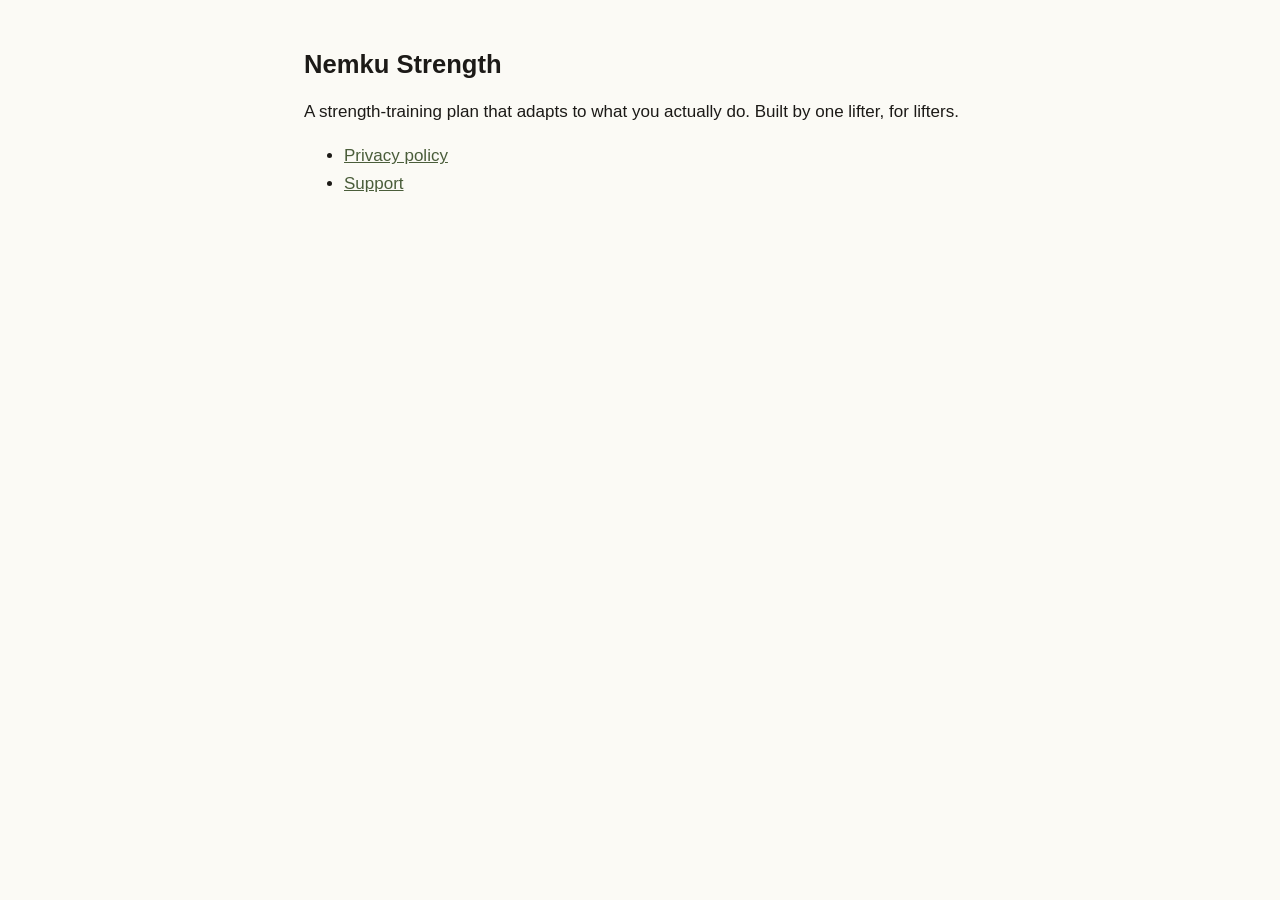
==== index.html @ 36dc5ffe "Nemku Strength site: landing, support, privacy" ====
<!DOCTYPE html>
<html lang="en">
<head>
<meta charset="utf-8">
<meta name="viewport" content="width=device-width, initial-scale=1">
<title>Nemku Strength</title>
<style>
  :root { color-scheme: light dark; }
  body {
    max-width: 42rem; margin: 0 auto; padding: 2rem 1.25rem 4rem;
    font: 17px/1.6 -apple-system, BlinkMacSystemFont, "Segoe UI", sans-serif;
    color: #1c1a17; background: #fbfaf5;
  }
  h1 { font-size: 1.6rem; line-height: 1.25; }
  a { color: #4a5d3a; }
  @media (prefers-color-scheme: dark) {
    body { color: #e8e4dc; background: #1e1c19; }
    a { color: #aec39a; }
  }
</style>
</head>
<body>
<h1>Nemku Strength</h1>
<p>A strength-training plan that adapts to what you actually do. Built by one lifter, for lifters.</p>
<ul>
  <li><a href="privacy/">Privacy policy</a></li>
  <li><a href="support/">Support</a></li>
</ul>
</body>
</html>
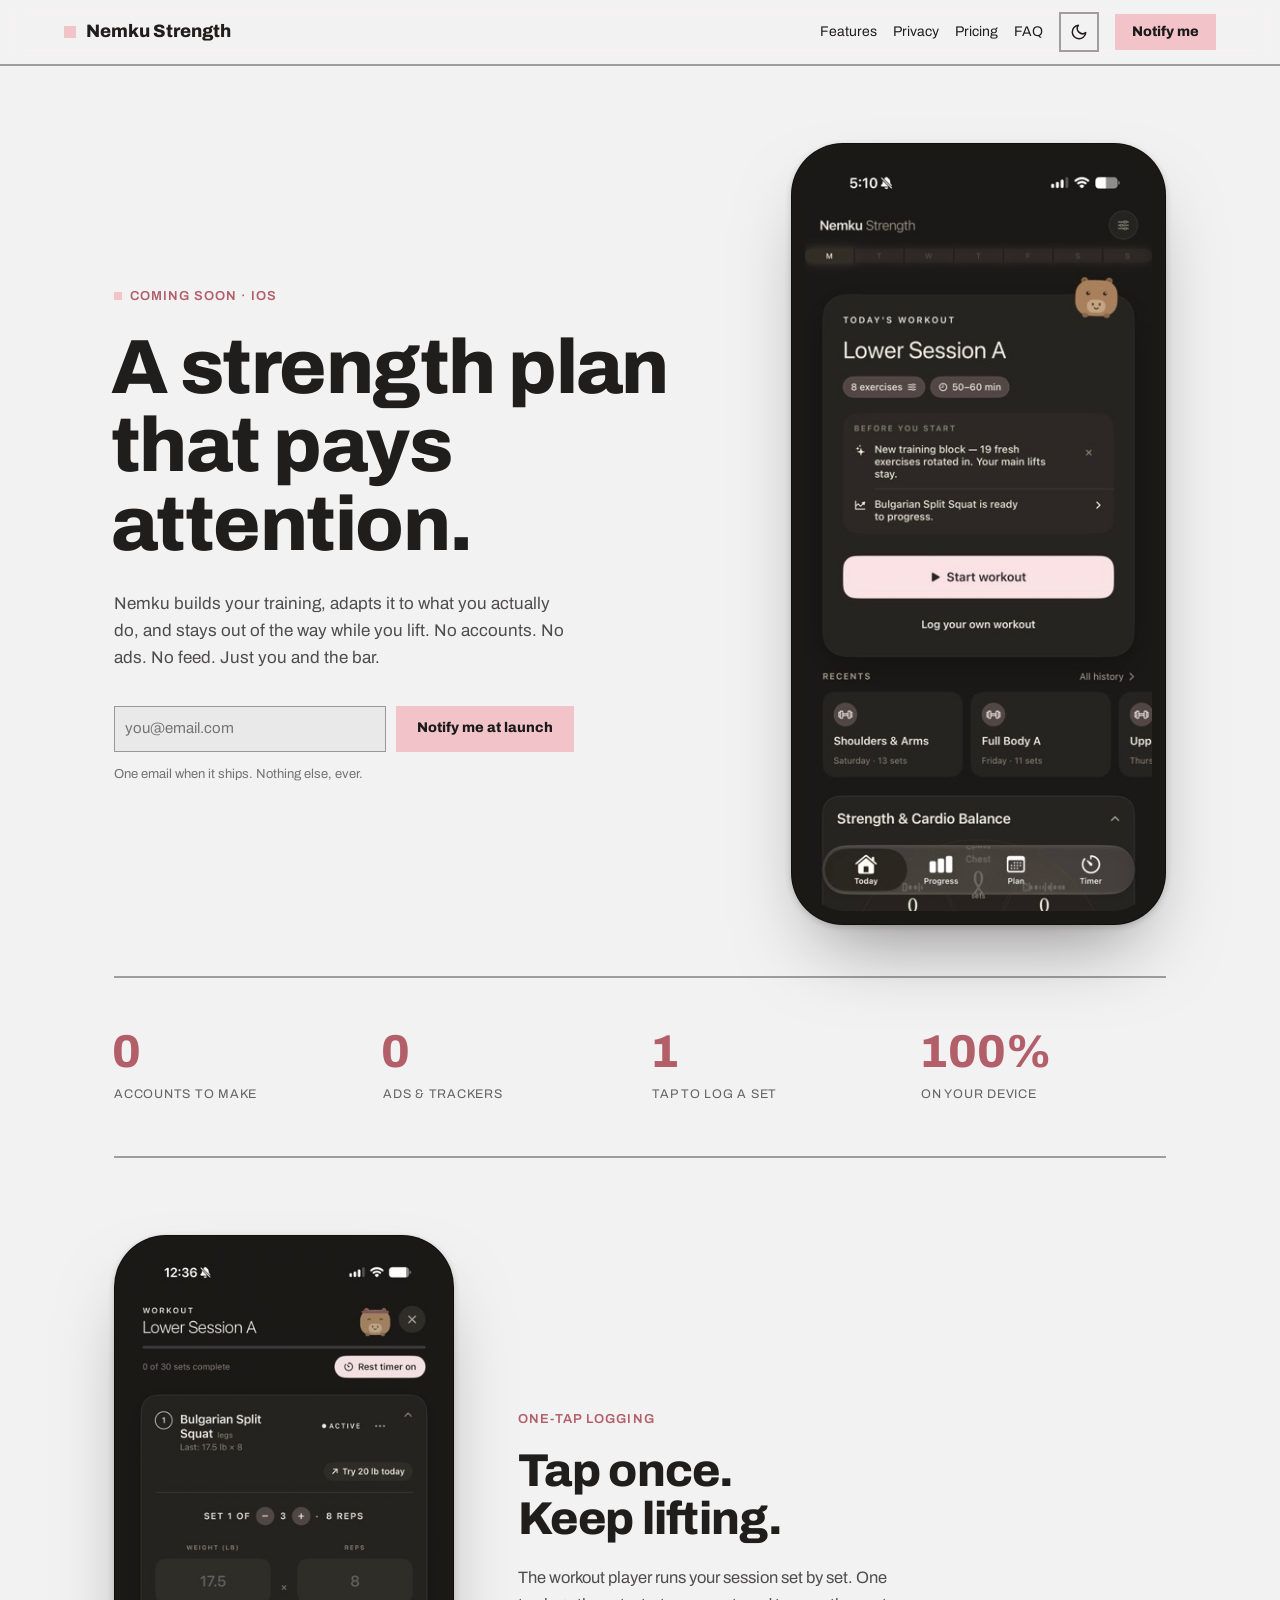
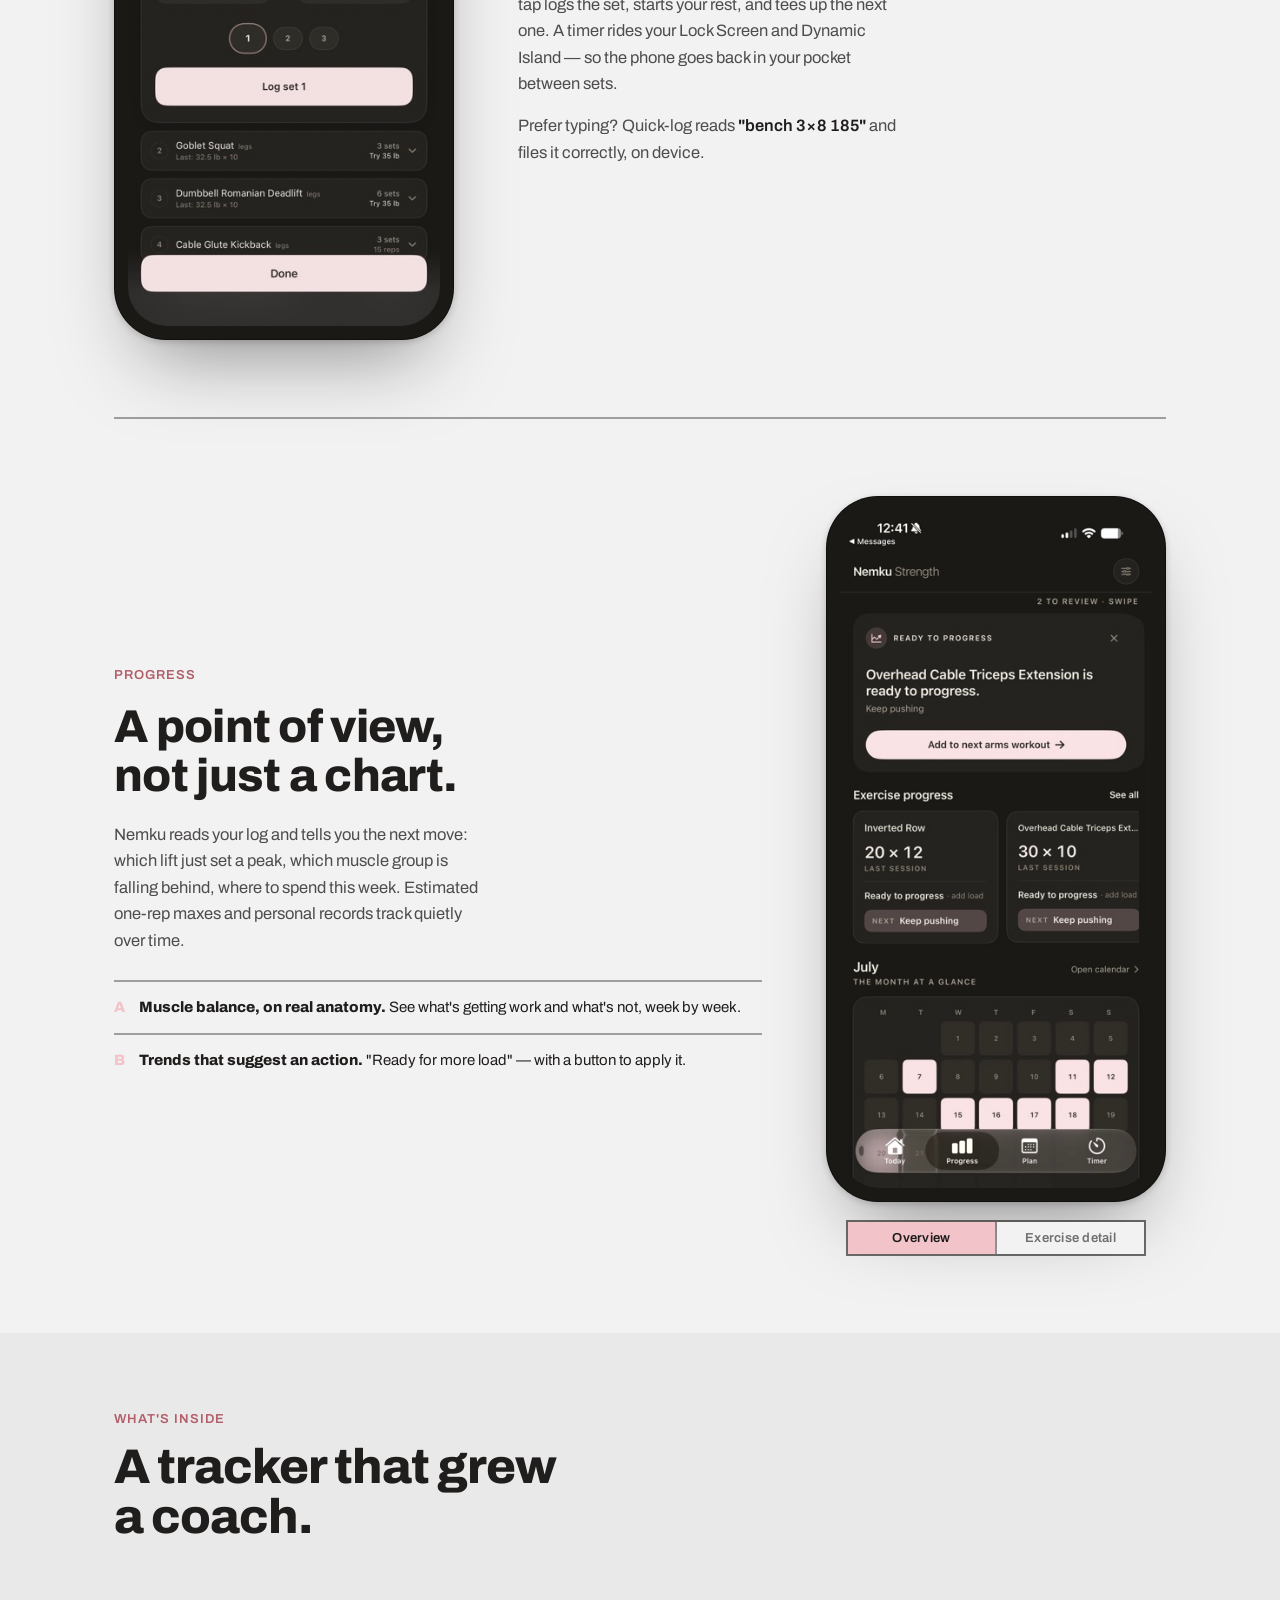
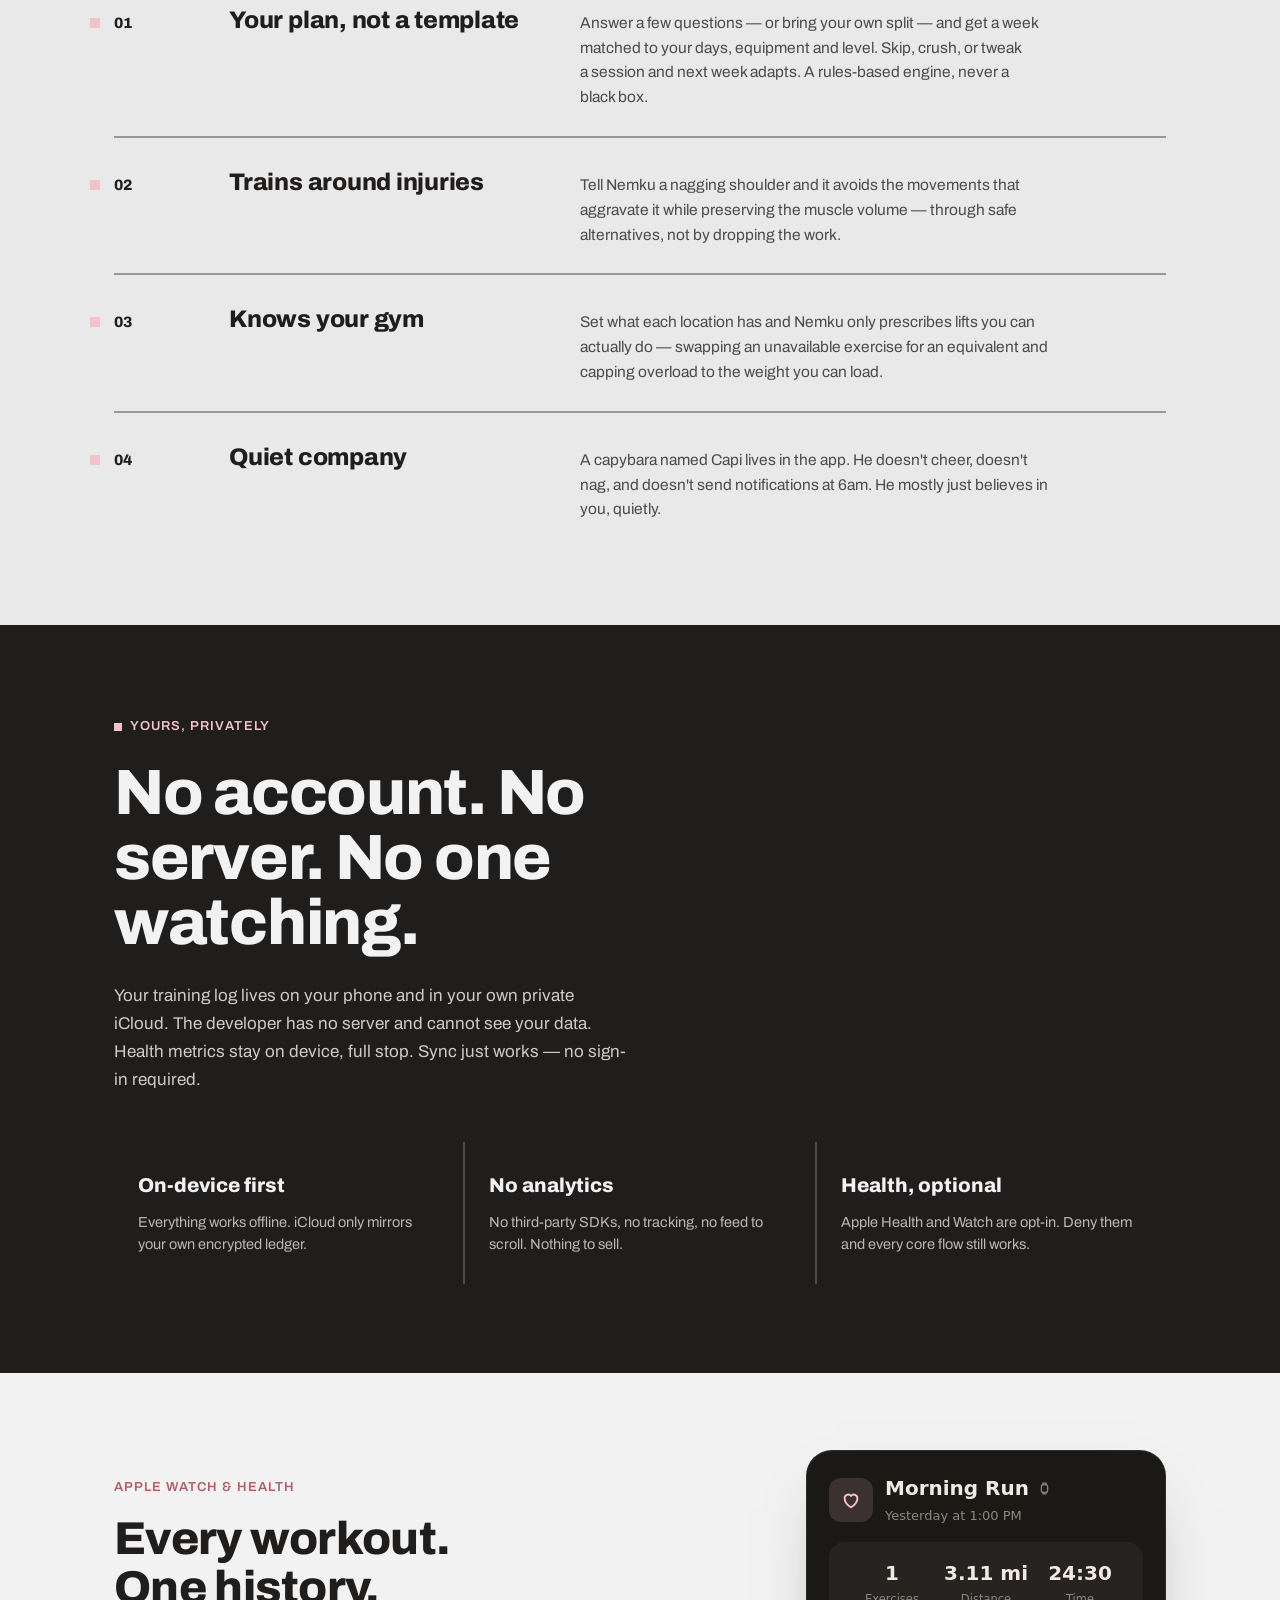
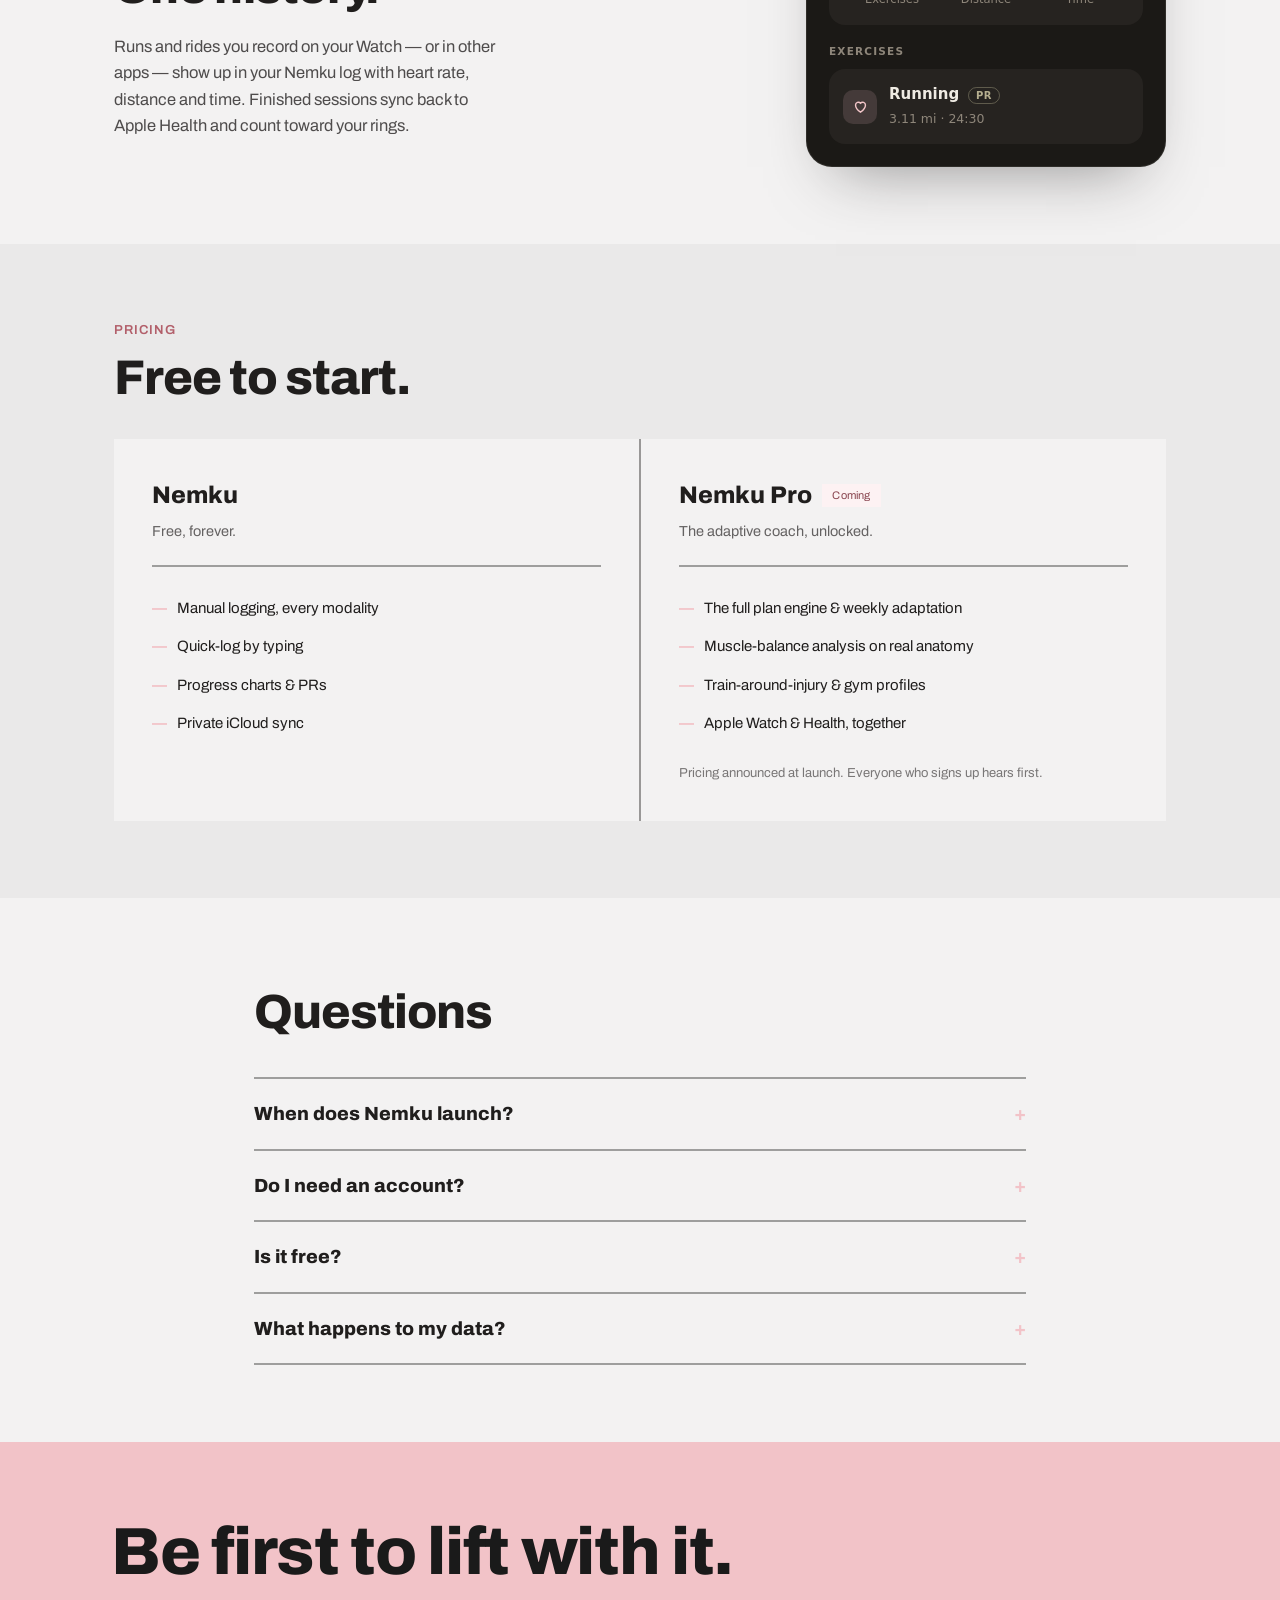
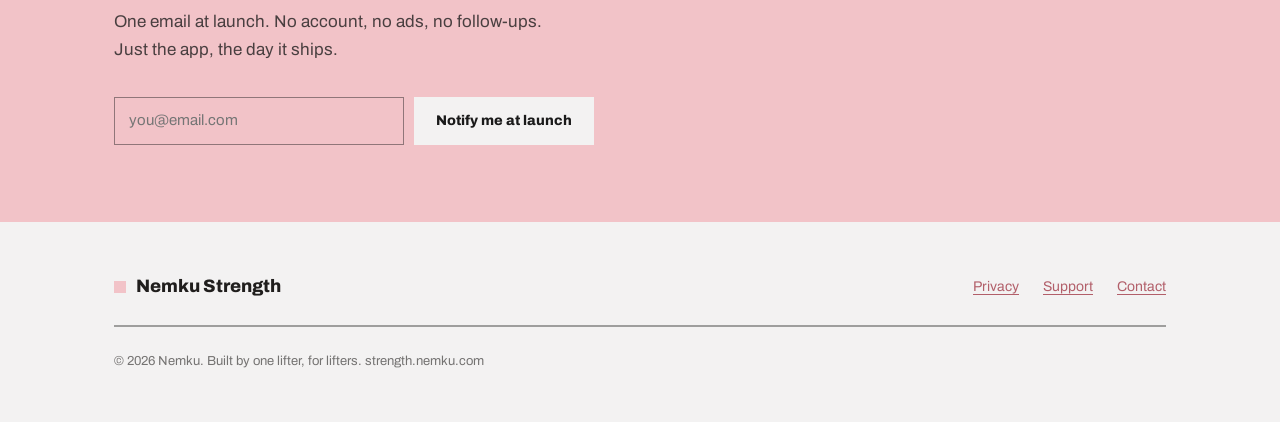
==== commit 4db1c27f: "Build full marketing site for strength.nemku.com Replace placeholder pages with the Modernist design" ====
--- a/index.html
+++ b/index.html
@@ -3,28 +3,271 @@
 <head>
 <meta charset="utf-8">
 <meta name="viewport" content="width=device-width, initial-scale=1">
-<title>Nemku Strength</title>
-<style>
-  :root { color-scheme: light dark; }
-  body {
-    max-width: 42rem; margin: 0 auto; padding: 2rem 1.25rem 4rem;
-    font: 17px/1.6 -apple-system, BlinkMacSystemFont, "Segoe UI", sans-serif;
-    color: #1c1a17; background: #fbfaf5;
-  }
-  h1 { font-size: 1.6rem; line-height: 1.25; }
-  a { color: #4a5d3a; }
-  @media (prefers-color-scheme: dark) {
-    body { color: #e8e4dc; background: #1e1c19; }
-    a { color: #aec39a; }
-  }
-</style>
+<title>Nemku Strength — a strength plan that pays attention</title>
+<meta name="description" content="Nemku Strength is a privacy-first iOS strength-training coach. One tap to log a set, all data on your device, no accounts, no ads, no tracking.">
+<meta property="og:title" content="Nemku Strength">
+<meta property="og:description" content="A strength plan that pays attention. One-tap logging, on-device privacy, no accounts. Coming soon on iOS.">
+<meta property="og:type" content="website">
+<meta property="og:url" content="https://strength.nemku.com/">
+<link rel="stylesheet" href="styles.css">
+<script src="nk.js"></script>
 </head>
 <body>
-<h1>Nemku Strength</h1>
-<p>A strength-training plan that adapts to what you actually do. Built by one lifter, for lifters.</p>
-<ul>
-  <li><a href="privacy/">Privacy policy</a></li>
-  <li><a href="support/">Support</a></li>
-</ul>
+
+  <!-- NAV -->
+  <nav class="nav" style="position: sticky; top: 0; z-index: 50; background: color-mix(in srgb, var(--color-bg) 92%, transparent); backdrop-filter: blur(10px); padding-left: clamp(20px,5vw,72px); padding-right: clamp(20px,5vw,72px);">
+    <span class="nav-brand" style="display: inline-flex; align-items: center; gap: 10px; white-space: nowrap;">
+      <span style="width: 12px; height: 12px; background: var(--color-accent); display: inline-block;"></span>
+      Nemku Strength
+    </span>
+    <a href="#features">Features</a>
+    <a href="#privacy">Privacy</a>
+    <a href="#pricing">Pricing</a>
+    <a href="#faq">FAQ</a>
+    <button type="button" data-theme-toggle class="theme-toggle" title="Toggle theme" aria-label="Toggle light and dark theme">
+      <svg class="icon-moon" width="18" height="18" viewBox="0 0 24 24" fill="none" stroke="currentColor" stroke-width="2" stroke-linecap="round" stroke-linejoin="round"><path d="M21 12.8A9 9 0 1 1 11.2 3a7 7 0 0 0 9.8 9.8z"/></svg>
+      <svg class="icon-sun" width="18" height="18" viewBox="0 0 24 24" fill="none" stroke="currentColor" stroke-width="2" stroke-linecap="round" stroke-linejoin="round"><circle cx="12" cy="12" r="4"/><path d="M12 2v2M12 20v2M4.9 4.9l1.4 1.4M17.7 17.7l1.4 1.4M2 12h2M20 12h2M4.9 19.1l1.4-1.4M17.7 6.3l1.4-1.4"/></svg>
+    </button>
+    <a href="#notify" class="btn btn-primary" style="text-decoration: none; white-space: nowrap;">Notify me</a>
+  </nav>
+
+  <!-- HERO -->
+  <section style="max-width: 1180px; margin: 0 auto; padding: clamp(36px,6vw,88px) clamp(20px,5vw,72px) clamp(28px,4vw,56px); display: flex; flex-wrap: wrap; gap: clamp(32px,5vw,72px); align-items: center; justify-content: space-between;">
+    <div style="flex: 1 1 420px; min-width: 320px;">
+      <span style="display: inline-flex; align-items: center; gap: 8px; font-size: 13px; letter-spacing: 0.08em; text-transform: uppercase; color: var(--color-accent-700); font-weight: 600;">
+        <span style="width: 8px; height: 8px; background: var(--color-accent); display: inline-block;"></span>
+        Coming soon · iOS
+      </span>
+      <h1 style="font-family: var(--font-heading); font-weight: 800; font-size: clamp(40px,6vw,78px); line-height: 1.02; letter-spacing: -0.02em; margin: 22px 0 0; margin-left: -0.04em;">
+        <span style="display: block;">A strength plan</span>
+        <span style="display: block;">that pays attention.</span>
+      </h1>
+      <p style="font-size: 17px; line-height: 1.6; max-width: 46ch; margin: 26px 0 0; color: color-mix(in srgb, var(--color-text) 78%, transparent);">
+        Nemku builds your training, adapts it to what you actually do, and stays out of the way while you lift. No accounts. No ads. No feed. Just you and the bar.
+      </p>
+
+      <div id="notify" data-notify style="margin-top: 34px; max-width: 460px;">
+        <form style="display: flex; flex-wrap: wrap; gap: 10px; align-items: stretch;">
+          <input class="input" type="email" required placeholder="you@email.com" style="flex: 1 1 220px; min-height: 46px; font-size: 15px;">
+          <button type="submit" class="btn btn-primary" style="min-height: 46px; padding-left: 20px; padding-right: 20px; font-size: 14px;">Notify me at launch</button>
+        </form>
+        <p data-notify-help style="font-size: 13px; margin: 12px 0 0; color: color-mix(in srgb, var(--color-text) 60%, transparent);">One email when it ships. Nothing else, ever.</p>
+        <div data-notify-done style="display: none; border-left: 2px solid var(--color-accent); padding: 14px 18px; background: var(--color-accent-100); animation: nk-fade .35s ease both;">
+          <p style="font-family: var(--font-heading); font-weight: 800; font-size: 18px; margin: 0; color: #8a4650;">You're on the list.</p>
+          <p style="font-size: 14px; margin: 6px 0 0; color: color-mix(in srgb, #1a1a1a 68%, transparent);">We'll email you once — the day it lands on the App Store.</p>
+        </div>
+      </div>
+    </div>
+
+    <!-- TODAY PHONE -->
+    <div style="flex: 0 0 auto; margin: 0 auto;">
+      <div class="phone" style="width: 375px;">
+        <div><img src="assets/today.jpg" alt="Nemku Strength — today's workout"></div>
+      </div>
+    </div>
+  </section>
+
+  <!-- PROOF / STATS -->
+  <div style="max-width: 1180px; margin: 0 auto; padding: 0 clamp(20px,5vw,72px);"><hr style="height: 2px; border: 0; margin: 0; background: var(--color-divider);"></div>
+  <section style="max-width: 1180px; margin: 0 auto; padding: clamp(36px,4vw,56px) clamp(20px,5vw,72px);">
+    <div style="display: grid; grid-template-columns: repeat(4, 1fr); gap: 24px;">
+      <div><div style="font-family: var(--font-heading); font-weight: 800; font-size: clamp(34px,3.6vw,52px); color: var(--color-accent-700); line-height: 1; margin-left: -0.04em;">0</div><div style="font-size: 12.5px; letter-spacing: 0.06em; text-transform: uppercase; margin-top: 10px; color: color-mix(in srgb, var(--color-text) 68%, transparent);">Accounts to make</div></div>
+      <div><div style="font-family: var(--font-heading); font-weight: 800; font-size: clamp(34px,3.6vw,52px); color: var(--color-accent-700); line-height: 1; margin-left: -0.04em;">0</div><div style="font-size: 12.5px; letter-spacing: 0.06em; text-transform: uppercase; margin-top: 10px; color: color-mix(in srgb, var(--color-text) 68%, transparent);">Ads &amp; trackers</div></div>
+      <div><div style="font-family: var(--font-heading); font-weight: 800; font-size: clamp(34px,3.6vw,52px); color: var(--color-accent-700); line-height: 1; margin-left: -0.04em;">1</div><div style="font-size: 12.5px; letter-spacing: 0.06em; text-transform: uppercase; margin-top: 10px; color: color-mix(in srgb, var(--color-text) 68%, transparent);">Tap to log a set</div></div>
+      <div><div style="font-family: var(--font-heading); font-weight: 800; font-size: clamp(34px,3.6vw,52px); color: var(--color-accent-700); line-height: 1; margin-left: -0.04em;">100%</div><div style="font-size: 12.5px; letter-spacing: 0.06em; text-transform: uppercase; margin-top: 10px; color: color-mix(in srgb, var(--color-text) 68%, transparent);">On your device</div></div>
+    </div>
+  </section>
+
+  <div style="max-width: 1180px; margin: 0 auto; padding: 0 clamp(20px,5vw,72px);"><hr style="height: 2px; border: 0; margin: 0; background: var(--color-divider);"></div>
+
+  <!-- SHOWCASE: ONE-TAP LOG -->
+  <section style="max-width: 1180px; margin: 0 auto; padding: clamp(48px,6vw,90px) clamp(20px,5vw,72px); display: flex; flex-wrap: wrap; gap: clamp(32px,5vw,80px); align-items: center; justify-content: space-between;">
+    <div style="flex: 0 0 auto; margin: 0 auto; order: 1;">
+      <div class="phone" style="width: 340px;">
+        <div><img src="assets/logging.jpg" alt="Nemku Strength — logging a set"></div>
+      </div>
+    </div>
+    <div style="flex: 1 1 380px; min-width: 300px; order: 2;">
+      <span style="display: block; font-size: 13px; letter-spacing: 0.08em; text-transform: uppercase; color: var(--color-accent-700); font-weight: 600;">One-tap logging</span>
+      <h2 style="font-family: var(--font-heading); font-weight: 800; font-size: clamp(30px,3.6vw,46px); line-height: 1.05; letter-spacing: -0.015em; margin: 18px 0 0;">Tap once.<br>Keep lifting.</h2>
+      <p style="font-size: 16.5px; line-height: 1.6; max-width: 42ch; margin: 22px 0 0; color: color-mix(in srgb, var(--color-text) 78%, transparent);">The workout player runs your session set by set. One tap logs the set, starts your rest, and tees up the next one. A timer rides your Lock Screen and Dynamic Island — so the phone goes back in your pocket between sets.</p>
+      <p style="font-size: 16.5px; line-height: 1.6; max-width: 42ch; margin: 16px 0 0; color: color-mix(in srgb, var(--color-text) 78%, transparent);">Prefer typing? Quick-log reads <b style="font-weight: 600; color: var(--color-text);">"bench 3&times;8 185"</b> and files it correctly, on device.</p>
+    </div>
+  </section>
+
+  <div style="max-width: 1180px; margin: 0 auto; padding: 0 clamp(20px,5vw,72px);"><hr style="height: 2px; border: 0; margin: 0; background: var(--color-divider);"></div>
+
+  <!-- SHOWCASE: PROGRESS -->
+  <section style="max-width: 1180px; margin: 0 auto; padding: clamp(48px,6vw,90px) clamp(20px,5vw,72px); display: flex; flex-wrap: wrap; gap: clamp(32px,5vw,80px); align-items: center; justify-content: space-between;">
+    <div style="flex: 1 1 380px; min-width: 300px;">
+      <span style="display: block; font-size: 13px; letter-spacing: 0.08em; text-transform: uppercase; color: var(--color-accent-700); font-weight: 600;">Progress</span>
+      <h2 style="font-family: var(--font-heading); font-weight: 800; font-size: clamp(30px,3.6vw,46px); line-height: 1.05; letter-spacing: -0.015em; margin: 18px 0 0;">A point of view,<br>not just a chart.</h2>
+      <p style="font-size: 16.5px; line-height: 1.6; max-width: 42ch; margin: 22px 0 0; color: color-mix(in srgb, var(--color-text) 78%, transparent);">Nemku reads your log and tells you the next move: which lift just set a peak, which muscle group is falling behind, where to spend this week. Estimated one-rep maxes and personal records track quietly over time.</p>
+      <ul style="list-style: none; padding: 0; margin: 26px 0 0;">
+        <li style="display: flex; gap: 14px; padding: 14px 0; border-top: 2px solid var(--color-divider); font-size: 15px;"><span style="font-family: var(--font-heading); font-weight: 800; color: var(--color-accent);">A</span><span><b style="font-family: var(--font-heading); font-weight: 800;">Muscle balance, on real anatomy.</b> See what's getting work and what's not, week by week.</span></li>
+        <li style="display: flex; gap: 14px; padding: 14px 0; border-top: 2px solid var(--color-divider); font-size: 15px;"><span style="font-family: var(--font-heading); font-weight: 800; color: var(--color-accent);">B</span><span><b style="font-family: var(--font-heading); font-weight: 800;">Trends that suggest an action.</b> "Ready for more load" — with a button to apply it.</span></li>
+      </ul>
+    </div>
+    <div style="flex: 0 0 auto; margin: 0 auto; display: flex; flex-direction: column; align-items: center; gap: 18px;">
+      <div class="phone" style="width: 340px;">
+        <div>
+          <img data-prog-img="0" src="assets/progress-overview.jpg" alt="Nemku Strength — exercise progress overview" style="display: block;">
+          <img data-prog-img="1" src="assets/progress-detail.jpg" alt="Nemku Strength — Bulgarian Split Squat progress detail" style="display: none;">
+        </div>
+      </div>
+      <div class="prog-tabs" data-prog role="tablist" aria-label="Progress views">
+        <button type="button" role="tab" data-prog-tab="0" aria-selected="true">Overview</button>
+        <button type="button" role="tab" data-prog-tab="1" aria-selected="false">Exercise detail</button>
+      </div>
+    </div>
+  </section>
+
+  <!-- FEATURES LIST -->
+  <div id="features" style="background: var(--color-surface);">
+    <section style="max-width: 1180px; margin: 0 auto; padding: clamp(48px,6vw,88px) clamp(20px,5vw,72px);">
+      <span style="display: block; font-size: 13px; letter-spacing: 0.08em; text-transform: uppercase; color: var(--color-accent-700); font-weight: 600; margin-bottom: 12px;">What's inside</span>
+      <h2 style="font-family: var(--font-heading); font-weight: 800; font-size: clamp(30px,3.8vw,52px); line-height: 1.03; letter-spacing: -0.02em; margin: 0 0 8px; max-width: 20ch;">A tracker that grew a coach.</h2>
+      <div style="margin-top: 34px;">
+        <div style="display: grid; grid-template-columns: 64px minmax(0,300px) minmax(0,1fr); gap: 20px clamp(24px,4vw,64px); align-items: baseline; padding: 26px 0;">
+          <p style="position: relative; font-family: var(--font-heading); font-weight: 800; font-size: 15px; margin: 0;"><span style="position: absolute; left: -24px; top: 6px; width: 10px; height: 10px; background: var(--color-accent);"></span>01</p>
+          <h3 style="font-family: var(--font-heading); font-weight: 800; font-size: 24px; letter-spacing: -0.01em; margin: 0;">Your plan, not a template</h3>
+          <p style="font-size: 15.5px; line-height: 1.6; margin: 0; color: color-mix(in srgb, var(--color-text) 78%, transparent); max-width: 52ch;">Answer a few questions — or bring your own split — and get a week matched to your days, equipment and level. Skip, crush, or tweak a session and next week adapts. A rules-based engine, never a black box.</p>
+        </div>
+        <div style="display: grid; grid-template-columns: 64px minmax(0,300px) minmax(0,1fr); gap: 20px clamp(24px,4vw,64px); align-items: baseline; padding: 26px 0; border-top: 2px solid var(--color-divider);">
+          <p style="position: relative; font-family: var(--font-heading); font-weight: 800; font-size: 15px; margin: 0;"><span style="position: absolute; left: -24px; top: 6px; width: 10px; height: 10px; background: var(--color-accent);"></span>02</p>
+          <h3 style="font-family: var(--font-heading); font-weight: 800; font-size: 24px; letter-spacing: -0.01em; margin: 0;">Trains around injuries</h3>
+          <p style="font-size: 15.5px; line-height: 1.6; margin: 0; color: color-mix(in srgb, var(--color-text) 78%, transparent); max-width: 52ch;">Tell Nemku a nagging shoulder and it avoids the movements that aggravate it while preserving the muscle volume — through safe alternatives, not by dropping the work.</p>
+        </div>
+        <div style="display: grid; grid-template-columns: 64px minmax(0,300px) minmax(0,1fr); gap: 20px clamp(24px,4vw,64px); align-items: baseline; padding: 26px 0; border-top: 2px solid var(--color-divider);">
+          <p style="position: relative; font-family: var(--font-heading); font-weight: 800; font-size: 15px; margin: 0;"><span style="position: absolute; left: -24px; top: 6px; width: 10px; height: 10px; background: var(--color-accent);"></span>03</p>
+          <h3 style="font-family: var(--font-heading); font-weight: 800; font-size: 24px; letter-spacing: -0.01em; margin: 0;">Knows your gym</h3>
+          <p style="font-size: 15.5px; line-height: 1.6; margin: 0; color: color-mix(in srgb, var(--color-text) 78%, transparent); max-width: 52ch;">Set what each location has and Nemku only prescribes lifts you can actually do — swapping an unavailable exercise for an equivalent and capping overload to the weight you can load.</p>
+        </div>
+        <div style="display: grid; grid-template-columns: 64px minmax(0,300px) minmax(0,1fr); gap: 20px clamp(24px,4vw,64px); align-items: baseline; padding: 26px 0; border-top: 2px solid var(--color-divider);">
+          <p style="position: relative; font-family: var(--font-heading); font-weight: 800; font-size: 15px; margin: 0;"><span style="position: absolute; left: -24px; top: 6px; width: 10px; height: 10px; background: var(--color-accent);"></span>04</p>
+          <h3 style="font-family: var(--font-heading); font-weight: 800; font-size: 24px; letter-spacing: -0.01em; margin: 0;">Quiet company</h3>
+          <p style="font-size: 15.5px; line-height: 1.6; margin: 0; color: color-mix(in srgb, var(--color-text) 78%, transparent); max-width: 52ch;">A capybara named Capi lives in the app. He doesn't cheer, doesn't nag, and doesn't send notifications at 6am. He mostly just believes in you, quietly.</p>
+        </div>
+      </div>
+    </section>
+  </div>
+
+  <!-- PRIVACY BAND -->
+  <section id="privacy" style="background: var(--band-bg); color: var(--band-fg);">
+    <div style="max-width: 1180px; margin: 0 auto; padding: clamp(56px,7vw,110px) clamp(20px,5vw,72px);">
+      <span style="display: inline-flex; align-items: center; gap: 8px; font-size: 13px; letter-spacing: 0.08em; text-transform: uppercase; color: var(--color-accent-400); font-weight: 600;"><span style="width: 8px; height: 8px; background: var(--color-accent);"></span>Yours, privately</span>
+      <h2 style="font-family: var(--font-heading); font-weight: 800; font-size: clamp(34px,5vw,72px); line-height: 1.02; letter-spacing: -0.02em; margin: 22px 0 0; max-width: 16ch;">No account. No server. No one watching.</h2>
+      <p style="font-size: 17px; line-height: 1.65; max-width: 52ch; margin: 26px 0 0; color: color-mix(in srgb, var(--band-fg) 82%, transparent);">Your training log lives on your phone and in your own private iCloud. The developer has no server and cannot see your data. Health metrics stay on device, full stop. Sync just works — no sign-in required.</p>
+      <div style="display: grid; grid-template-columns: repeat(3, 1fr); gap: 2px; margin-top: 48px; background: color-mix(in srgb, var(--band-fg) 22%, transparent);">
+        <div style="background: var(--band-bg); padding: 28px 24px;"><div style="font-family: var(--font-heading); font-weight: 800; font-size: 20px;">On-device first</div><p style="font-size: 14.5px; line-height: 1.55; margin: 10px 0 0; color: color-mix(in srgb, var(--band-fg) 72%, transparent);">Everything works offline. iCloud only mirrors your own encrypted ledger.</p></div>
+        <div style="background: var(--band-bg); padding: 28px 24px;"><div style="font-family: var(--font-heading); font-weight: 800; font-size: 20px;">No analytics</div><p style="font-size: 14.5px; line-height: 1.55; margin: 10px 0 0; color: color-mix(in srgb, var(--band-fg) 72%, transparent);">No third-party SDKs, no tracking, no feed to scroll. Nothing to sell.</p></div>
+        <div style="background: var(--band-bg); padding: 28px 24px;"><div style="font-family: var(--font-heading); font-weight: 800; font-size: 20px;">Health, optional</div><p style="font-size: 14.5px; line-height: 1.55; margin: 10px 0 0; color: color-mix(in srgb, var(--band-fg) 72%, transparent);">Apple Health and Watch are opt-in. Deny them and every core flow still works.</p></div>
+      </div>
+    </div>
+  </section>
+
+  <!-- WATCH / HEALTH -->
+  <section style="max-width: 1180px; margin: 0 auto; padding: clamp(48px,6vw,90px) clamp(20px,5vw,72px); display: flex; flex-wrap: wrap; gap: clamp(32px,5vw,72px); align-items: center; justify-content: space-between;">
+    <div style="flex: 1 1 360px; min-width: 300px;">
+      <span style="display: block; font-size: 13px; letter-spacing: 0.08em; text-transform: uppercase; color: var(--color-accent-700); font-weight: 600;">Apple Watch &amp; Health</span>
+      <h2 style="font-family: var(--font-heading); font-weight: 800; font-size: clamp(30px,3.6vw,46px); line-height: 1.05; letter-spacing: -0.015em; margin: 18px 0 0;">Every workout.<br>One history.</h2>
+      <p style="font-size: 16.5px; line-height: 1.6; max-width: 44ch; margin: 22px 0 0; color: color-mix(in srgb, var(--color-text) 78%, transparent);">Runs and rides you record on your Watch — or in other apps — show up in your Nemku log with heart rate, distance and time. Finished sessions sync back to Apple Health and count toward your rings.</p>
+    </div>
+    <div style="flex: 0 0 auto; margin: 0 auto; width: 360px; max-width: 100%;">
+      <div style="background: #1b1916; border: 1px solid rgba(239,235,227,0.09); border-radius: 26px; padding: 22px; font-family: -apple-system,'SF Pro Display',system-ui,sans-serif; color: #efebe3; box-shadow: 0 30px 60px -30px rgba(45,43,43,0.5);">
+        <div style="display: flex; align-items: center; gap: 12px;">
+          <span style="width: 44px; height: 44px; border-radius: 12px; background: rgba(243,198,201,0.14); display: inline-flex; align-items: center; justify-content: center; color: #f3c6c9;"><svg width="22" height="22" viewBox="0 0 24 24" fill="none" stroke="currentColor" stroke-width="2"><path d="M12 20s-7-4.5-7-10a4 4 0 0 1 7-2.6A4 4 0 0 1 19 10c0 5.5-7 10-7 10z"/></svg></span>
+          <div><div style="font-size: 20px; font-weight: 600; display: inline-flex; align-items: center; gap: 8px;">Morning Run <svg width="15" height="15" viewBox="0 0 24 24" fill="none" stroke="#8e867a" stroke-width="2"><rect x="7" y="6" width="10" height="12" rx="2.5"/><path d="M9 6l.5-2.5h5L15 6M9 18l.5 2.5h5L15 18" stroke-linecap="round"/></svg></div><div style="font-size: 13px; color: #8e867a; margin-top: 2px;">Yesterday at 1:00 PM</div></div>
+        </div>
+        <div style="display: flex; justify-content: space-between; background: #262320; border-radius: 16px; padding: 16px; margin-top: 16px; text-align: center;">
+          <div style="flex: 1;"><div style="font-size: 20px; font-weight: 700;">1</div><div style="font-size: 11.5px; color: #8e867a; margin-top: 2px;">Exercises</div></div>
+          <div style="flex: 1;"><div style="font-size: 20px; font-weight: 700;">3.11 mi</div><div style="font-size: 11.5px; color: #8e867a; margin-top: 2px;">Distance</div></div>
+          <div style="flex: 1;"><div style="font-size: 20px; font-weight: 700;">24:30</div><div style="font-size: 11.5px; color: #8e867a; margin-top: 2px;">Time</div></div>
+        </div>
+        <div style="font-size: 10.5px; font-weight: 700; letter-spacing: 1.2px; color: #8e867a; margin: 18px 0 10px;">EXERCISES</div>
+        <div style="display: flex; align-items: center; gap: 12px; background: #262320; border-radius: 16px; padding: 14px;">
+          <span style="width: 34px; height: 34px; border-radius: 10px; background: rgba(243,198,201,0.14); display: inline-flex; align-items: center; justify-content: center; color: #f3c6c9;"><svg width="17" height="17" viewBox="0 0 24 24" fill="none" stroke="currentColor" stroke-width="2"><path d="M12 20s-7-4.5-7-10a4 4 0 0 1 7-2.6A4 4 0 0 1 19 10c0 5.5-7 10-7 10z"/></svg></span>
+          <span style="flex: 1;"><b style="font-weight: 700; font-size: 15px;">Running</b> <span style="font-size: 10px; font-weight: 700; letter-spacing: 0.5px; color: #b5ae8f; border: 1px solid rgba(181,174,143,0.4); border-radius: 999px; padding: 2px 7px; margin-left: 4px;">PR</span><br><span style="font-size: 12.5px; color: #8e867a;">3.11 mi · 24:30</span></span>
+        </div>
+      </div>
+    </div>
+  </section>
+
+  <!-- PRICING / PRO -->
+  <div id="pricing" style="background: var(--color-surface);">
+    <section style="max-width: 1180px; margin: 0 auto; padding: clamp(48px,6vw,88px) clamp(20px,5vw,72px);">
+      <span style="display: block; font-size: 13px; letter-spacing: 0.08em; text-transform: uppercase; color: var(--color-accent-700); font-weight: 600; margin-bottom: 12px;">Pricing</span>
+      <h2 style="font-family: var(--font-heading); font-weight: 800; font-size: clamp(30px,3.8vw,52px); line-height: 1.03; letter-spacing: -0.02em; margin: 0;">Free to start.</h2>
+      <div style="display: grid; grid-template-columns: repeat(2, 1fr); gap: 2px; margin-top: 36px; background: var(--color-divider);">
+        <div style="background: var(--color-bg); padding: clamp(24px,3vw,40px);">
+          <div style="font-family: var(--font-heading); font-weight: 800; font-size: 24px;">Nemku</div>
+          <p style="font-size: 14.5px; color: color-mix(in srgb, var(--color-text) 68%, transparent); margin: 6px 0 0;">Free, forever.</p>
+          <hr style="height: 2px; border: 0; background: var(--color-divider); margin: 22px 0;">
+          <ul style="list-style: none; padding: 0; margin: 0; font-size: 15px; line-height: 1.5;">
+            <li style="display: flex; gap: 10px; padding: 8px 0;"><span style="color: var(--color-accent); font-weight: 800;">—</span>Manual logging, every modality</li>
+            <li style="display: flex; gap: 10px; padding: 8px 0;"><span style="color: var(--color-accent); font-weight: 800;">—</span>Quick-log by typing</li>
+            <li style="display: flex; gap: 10px; padding: 8px 0;"><span style="color: var(--color-accent); font-weight: 800;">—</span>Progress charts &amp; PRs</li>
+            <li style="display: flex; gap: 10px; padding: 8px 0;"><span style="color: var(--color-accent); font-weight: 800;">—</span>Private iCloud sync</li>
+          </ul>
+        </div>
+        <div style="background: var(--color-bg); padding: clamp(24px,3vw,40px); position: relative;">
+          <div style="display: flex; align-items: center; gap: 10px;"><div style="font-family: var(--font-heading); font-weight: 800; font-size: 24px;">Nemku Pro</div><span class="tag tag-accent">Coming</span></div>
+          <p style="font-size: 14.5px; color: color-mix(in srgb, var(--color-text) 68%, transparent); margin: 6px 0 0;">The adaptive coach, unlocked.</p>
+          <hr style="height: 2px; border: 0; background: var(--color-divider); margin: 22px 0;">
+          <ul style="list-style: none; padding: 0; margin: 0; font-size: 15px; line-height: 1.5;">
+            <li style="display: flex; gap: 10px; padding: 8px 0;"><span style="color: var(--color-accent); font-weight: 800;">—</span>The full plan engine &amp; weekly adaptation</li>
+            <li style="display: flex; gap: 10px; padding: 8px 0;"><span style="color: var(--color-accent); font-weight: 800;">—</span>Muscle-balance analysis on real anatomy</li>
+            <li style="display: flex; gap: 10px; padding: 8px 0;"><span style="color: var(--color-accent); font-weight: 800;">—</span>Train-around-injury &amp; gym profiles</li>
+            <li style="display: flex; gap: 10px; padding: 8px 0;"><span style="color: var(--color-accent); font-weight: 800;">—</span>Apple Watch &amp; Health, together</li>
+          </ul>
+          <p style="font-size: 13px; color: color-mix(in srgb, var(--color-text) 58%, transparent); margin: 20px 0 0;">Pricing announced at launch. Everyone who signs up hears first.</p>
+        </div>
+      </div>
+    </section>
+  </div>
+
+  <!-- FAQ -->
+  <section id="faq" style="max-width: 900px; margin: 0 auto; padding: clamp(48px,6vw,88px) clamp(20px,5vw,72px);">
+    <h2 style="font-family: var(--font-heading); font-weight: 800; font-size: clamp(30px,3.8vw,48px); letter-spacing: -0.02em; margin: 0 0 28px;">Questions</h2>
+    <div>
+      <details style="border-top: 2px solid var(--color-divider); padding: 20px 0;"><summary style="font-family: var(--font-heading); font-weight: 800; font-size: 19px; cursor: pointer; list-style: none; display: flex; justify-content: space-between; gap: 16px;">When does Nemku launch?<span style="color: var(--color-accent); font-weight: 800;">+</span></summary><p style="font-size: 15.5px; line-height: 1.6; margin: 14px 0 0; color: color-mix(in srgb, var(--color-text) 78%, transparent);">Soon, on iOS. Leave your email above and you'll get one message the day it's on the App Store — nothing before, nothing after.</p></details>
+      <details style="border-top: 2px solid var(--color-divider); padding: 20px 0;"><summary style="font-family: var(--font-heading); font-weight: 800; font-size: 19px; cursor: pointer; list-style: none; display: flex; justify-content: space-between; gap: 16px;">Do I need an account?<span style="color: var(--color-accent); font-weight: 800;">+</span></summary><p style="font-size: 15.5px; line-height: 1.6; margin: 14px 0 0; color: color-mix(in srgb, var(--color-text) 78%, transparent);">No. There's no sign-up and no login. The app is fully usable the moment it launches, and sync rides your own private iCloud with no credentials to manage.</p></details>
+      <details style="border-top: 2px solid var(--color-divider); padding: 20px 0;"><summary style="font-family: var(--font-heading); font-weight: 800; font-size: 19px; cursor: pointer; list-style: none; display: flex; justify-content: space-between; gap: 16px;">Is it free?<span style="color: var(--color-accent); font-weight: 800;">+</span></summary><p style="font-size: 15.5px; line-height: 1.6; margin: 14px 0 0; color: color-mix(in srgb, var(--color-text) 78%, transparent);">Manual logging, quick-log, charts and iCloud sync are free forever. Nemku Pro unlocks the adaptive plan engine and muscle-balance analysis. Pricing is announced at launch.</p></details>
+      <details style="border-top: 2px solid var(--color-divider); border-bottom: 2px solid var(--color-divider); padding: 20px 0;"><summary style="font-family: var(--font-heading); font-weight: 800; font-size: 19px; cursor: pointer; list-style: none; display: flex; justify-content: space-between; gap: 16px;">What happens to my data?<span style="color: var(--color-accent); font-weight: 800;">+</span></summary><p style="font-size: 15.5px; line-height: 1.6; margin: 14px 0 0; color: color-mix(in srgb, var(--color-text) 78%, transparent);">It stays yours. Your log lives on your device and in your private iCloud. There's no server the developer can read, no analytics, and no third parties. Health data never leaves the device.</p></details>
+    </div>
+  </section>
+
+  <!-- CLOSE POSTER -->
+  <section style="background: var(--color-accent); color: #1a1a1a;">
+    <div style="max-width: 1180px; margin: 0 auto; padding: clamp(52px,6vw,100px) clamp(20px,5vw,72px);">
+      <h2 style="font-family: var(--font-heading); font-weight: 800; font-size: clamp(36px,5.2vw,76px); line-height: 1.02; letter-spacing: -0.02em; margin: 0; margin-left: -0.04em; max-width: 16ch; color: #1a1a1a;">Be first to lift with it.</h2>
+      <p style="font-size: 17px; line-height: 1.6; max-width: 44ch; margin: 22px 0 0; color: color-mix(in srgb, #1a1a1a 78%, transparent);">One email at launch. No account, no ads, no follow-ups. Just the app, the day it ships.</p>
+      <div data-notify style="margin-top: 34px; max-width: 480px;">
+        <form style="display: flex; flex-wrap: wrap; gap: 10px;">
+          <input type="email" required placeholder="you@email.com" style="flex: 1 1 220px; min-height: 48px; padding: 6px 14px; font: inherit; font-size: 15px; color: #1a1a1a; background: transparent; border: 1px solid color-mix(in srgb, #1a1a1a 45%, transparent); border-radius: 0;">
+          <button type="submit" style="min-height: 48px; padding: 0 22px; font-family: var(--font-heading); font-weight: 800; font-size: 14px; color: #1a1a1a; background: #f3f2f2; border: none; cursor: pointer;">Notify me at launch</button>
+        </form>
+        <div data-notify-done style="display: none; border: 1px solid color-mix(in srgb, #1a1a1a 40%, transparent); padding: 16px 20px; animation: nk-fade .35s ease both;">
+          <p style="font-family: var(--font-heading); font-weight: 800; font-size: 20px; margin: 0;">You're on the list.</p>
+          <p style="font-size: 14.5px; margin: 6px 0 0; color: color-mix(in srgb, #1a1a1a 78%, transparent);">We'll email you once — the day Nemku lands on the App Store.</p>
+        </div>
+      </div>
+    </div>
+  </section>
+
+  <!-- FOOTER -->
+  <footer style="max-width: 1180px; margin: 0 auto; padding: clamp(32px,4vw,56px) clamp(20px,5vw,72px);">
+    <div style="display: flex; flex-wrap: wrap; gap: 24px; align-items: center; justify-content: space-between;">
+      <span class="nav-brand" style="display: inline-flex; align-items: center; gap: 10px; font-family: var(--font-heading); font-weight: 800; font-size: 18px; white-space: nowrap;"><span style="width: 12px; height: 12px; background: var(--color-accent); display: inline-block;"></span>Nemku Strength</span>
+      <div style="display: flex; flex-wrap: wrap; gap: 24px; font-size: 14px;">
+        <a href="privacy/">Privacy</a>
+        <a href="support/">Support</a>
+        <a href="mailto:support@nemku.com">Contact</a>
+      </div>
+    </div>
+    <hr style="height: 2px; border: 0; background: var(--color-divider); margin: 24px 0;">
+    <p style="font-size: 13px; color: color-mix(in srgb, var(--color-text) 60%, transparent); margin: 0;">© 2026 Nemku. Built by one lifter, for lifters. strength.nemku.com</p>
+  </footer>
+
 </body>
 </html>
--- a/styles.css
+++ b/styles.css
@@ -0,0 +1,142 @@
+/* Nemku Strength — marketing site. Modernist design system with the app's pale-pink accent. */
+@import url('https://fonts.googleapis.com/css2?family=Archivo:wght@400;600;800&display=swap');
+
+:root {
+  /* Modernist light theme */
+  --color-bg: #f3f2f2;
+  --color-surface: #eae9e9;
+  --color-text: #201e1d;
+  --color-divider: color-mix(in srgb, #201e1d 40%, transparent);
+
+  --font-heading: "Archivo", system-ui, sans-serif;
+  --font-body: "Archivo", system-ui, sans-serif;
+
+  /* Accent — app pale-pink ramp (overrides Modernist red) */
+  --color-accent: #f2c3c8;
+  --color-accent-100: #fdf2f3;
+  --color-accent-200: #fbe6e8;
+  --color-accent-300: #f6d4d7;
+  --color-accent-400: #f2c3c8;
+  --color-accent-500: #e79fa7;
+  --color-accent-600: #d47f89;
+  --color-accent-700: #b25f6a;
+  --color-accent-800: #8a4650;
+  --color-accent-900: #5c2f36;
+
+  --band-bg: #201e1d;
+  --band-fg: #f3f2f2;
+}
+
+[data-theme="dark"] {
+  --color-bg: #151311;
+  --color-surface: #211e1a;
+  --color-text: #efebe3;
+  --color-divider: rgba(239, 235, 227, 0.13);
+  --band-bg: #0f0d0c;
+  --band-fg: #efebe3;
+}
+
+*, *::before, *::after { box-sizing: border-box; }
+html { color-scheme: light dark; }
+body {
+  margin: 0;
+  text-wrap: pretty;
+  background: var(--color-bg);
+  color: var(--color-text);
+  font-family: var(--font-body);
+  font-size: 15px;
+  line-height: 1.55;
+  min-height: 100vh;
+}
+img { display: block; max-width: 100%; }
+
+a { color: var(--color-accent-700); text-underline-offset: 3px; }
+a:hover { color: var(--color-accent-600); }
+[data-theme="dark"] a { color: var(--color-accent-400); }
+[data-theme="dark"] a:hover { color: var(--color-accent-300); }
+
+:focus { outline: none; }
+:focus-visible { outline: 2px solid var(--color-accent); outline-offset: 2px; }
+::selection { background: color-mix(in srgb, var(--color-accent) 30%, transparent); }
+
+@keyframes nk-fade { from { opacity: 0; transform: translateY(6px); } to { opacity: 1; transform: none; } }
+
+/* — nav — */
+.nav {
+  display: flex; align-items: center; gap: 16px;
+  padding: 12px 16px;
+  border-bottom: 2px solid var(--color-divider);
+}
+.nav-brand {
+  font-family: var(--font-heading); font-weight: 800;
+  font-size: 18px; margin-right: auto;
+}
+.nav a { color: inherit; text-decoration: none; font-size: 14px; }
+.nav a:hover { color: var(--color-accent-700); }
+[data-theme="dark"] .nav a:hover { color: var(--color-accent-400); }
+
+.theme-toggle {
+  display: inline-flex; align-items: center; justify-content: center;
+  width: 40px; height: 40px; padding: 0;
+  border: 2px solid var(--color-divider); background: transparent;
+  color: var(--color-text); cursor: pointer; flex: none;
+}
+.theme-toggle:hover { border-color: var(--color-accent); color: var(--color-accent-700); }
+[data-theme="dark"] .theme-toggle:hover { color: var(--color-accent-400); }
+.theme-toggle .icon-sun { display: none; }
+[data-theme="dark"] .theme-toggle .icon-moon { display: none; }
+[data-theme="dark"] .theme-toggle .icon-sun { display: block; }
+
+/* — buttons — */
+.btn {
+  display: inline-flex; align-items: center; justify-content: center; gap: 6px;
+  cursor: pointer; text-decoration: none;
+  font-family: var(--font-heading); font-weight: 800;
+  font-size: 14px; line-height: 1.2; color: var(--color-text);
+  background: transparent; border: 1px solid transparent;
+  padding: 9px 16px;
+}
+.btn-primary { background: var(--color-accent); color: #1a1a1a !important; }
+.btn-primary:hover { background: var(--color-accent-500); }
+.btn-primary:active { background: var(--color-accent-600); }
+
+/* — input — */
+.input {
+  width: 100%; min-height: 36px; padding: 6px 10px; font: inherit;
+  font-size: 14px; color: var(--color-text); caret-color: var(--color-accent);
+  background: var(--color-surface);
+  border: 1px solid var(--color-divider);
+}
+.input:hover { border-color: color-mix(in srgb, var(--color-text) 45%, transparent); }
+.input:focus-visible { border-color: var(--color-accent); outline-offset: 0; }
+
+/* — tag — */
+.tag {
+  display: inline-flex; align-items: center; font-size: 11px;
+  letter-spacing: 0.02em; padding: 3px 10px;
+}
+.tag-accent { background: var(--color-accent-100); color: var(--color-accent-800); }
+[data-theme="dark"] .tag-accent { background: color-mix(in srgb, var(--color-accent) 22%, transparent); color: var(--color-accent-200); }
+
+/* progress segmented toggle */
+.prog-tabs {
+  display: flex; width: 300px; gap: 2px;
+  border: 2px solid var(--color-divider); background: var(--color-divider);
+}
+.prog-tabs button {
+  flex: 1 1 0; min-width: 0; white-space: nowrap; text-align: center;
+  font-family: var(--font-body); font-size: 13px; font-weight: 600;
+  letter-spacing: 0.02em; padding: 9px 12px; border: none; cursor: pointer;
+  background: var(--color-bg); color: color-mix(in srgb, var(--color-text) 62%, transparent);
+}
+.prog-tabs button:hover { color: var(--color-text); }
+.prog-tabs button[aria-selected="true"] { background: var(--color-accent); color: #1a1a1a; }
+
+/* phone mock */
+.phone {
+  background: #1b1916; border-radius: 52px; padding: 13px;
+  box-shadow: 0 40px 80px -30px rgba(45,43,43,0.55), 0 2px 6px rgba(45,43,43,0.2);
+  border: 1px solid rgba(0,0,0,0.4);
+}
+.phone > div { border-radius: 39px; overflow: hidden; }
+.phone img { width: 100%; height: auto; }
